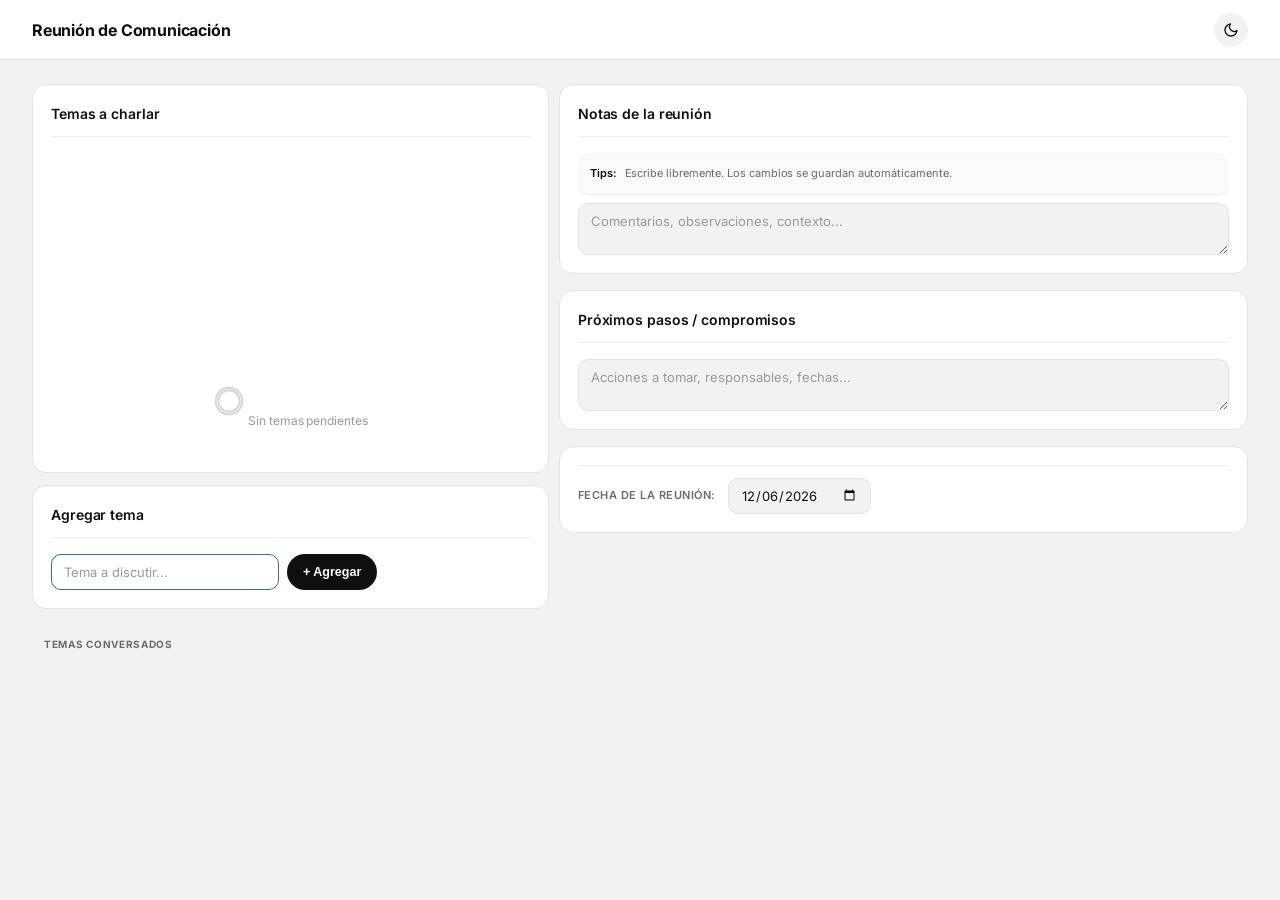
==== index.html @ 2332b554 "Allow dropping topics into Notas / Proximos pasos text fields Extends the pointer-events drag so a t" ====
<!DOCTYPE html>
<html lang="es" data-theme="light">
<head>
    <meta charset="UTF-8">
    <meta name="viewport" content="width=device-width, initial-scale=1.0">
    <title>Dashboard Reuniones · Luctron</title>

    <!-- Pre-paint del tema (evita flash en dark mode) -->
    <script>
    (function () {
        try {
            var t = localStorage.getItem('lumi-reunion.theme');
            if (!t) t = window.matchMedia('(prefers-color-scheme: dark)').matches ? 'dark' : 'light';
            document.documentElement.setAttribute('data-theme', t);
        } catch (e) {
            document.documentElement.setAttribute('data-theme', 'light');
        }
    })();
    </script>

    <link rel="preconnect" href="https://fonts.googleapis.com">
    <link rel="preconnect" href="https://fonts.gstatic.com" crossorigin>
    <link href="https://fonts.googleapis.com/css2?family=Inter:wght@400;500;600;700&display=swap" rel="stylesheet">

    <style>
        /* === CSS Variables (LUMI Design System) === */
        :root {
            /* Paleta principal */
            --c-dark:           #000000;
            --c-midnight:       #0F0F0F;
            --c-deep-blue:      #0C2136;
            --c-misty-blue:     #3E688F;
            --c-white:          #FFFFFF;
            --c-light-gray:     #E8E8E8;
            --c-medium-gray:    #B0B0B0;

            /* Superficies (LIGHT) */
            --bg:               #F2F2F2;
            --surface:          #FFFFFF;
            --surface-2:        #FAFAFA;
            --surface-hover:    #F6F6F6;
            --feature-bg:       var(--c-deep-blue);

            --border:           #E4E4E4;
            --border-soft:      #EDEDED;
            --border-strong:    #D8D8D8;

            --text:             #0F0F0F;
            --text-2:           #2A2A2A;
            --muted:            #6B6B6B;
            --muted-2:          #9A9A9A;
            --on-dark:          #FFFFFF;
            --on-dark-muted:    #B7C3D1;

            --accent:           var(--c-deep-blue);
            --accent-2:         var(--c-misty-blue);
            --accent-soft:      #ECF1F7;

            /* Status */
            --verde:            #2E7A4F;
            --verde-bg:         #E8F4ED;
            --verde-border:     #B8DCC4;

            /* Tipografía */
            --font: "Inter", ui-sans-serif, -apple-system, BlinkMacSystemFont,
                    "Segoe UI", Roboto, "Helvetica Neue", Arial, sans-serif;

            /* Layout */
            --radius:           14px;
            --radius-sm:        10px;
            --radius-xs:        6px;
            --pill:             999px;
        }

        [data-theme="dark"] {
            --bg:               #0A0A0A;
            --surface:          #131313;
            --surface-2:        #181818;
            --surface-hover:    #1E1E1E;

            --border:           #262626;
            --border-soft:      #1F1F1F;
            --border-strong:    #333333;

            --text:             #F5F5F5;
            --text-2:           #D6D6D6;
            --muted:            #8B8B8B;
            --muted-2:          #5F5F5F;

            --accent:           var(--c-misty-blue);
            --accent-2:         #5C8AB5;
            --accent-soft:      #14233A;

            --verde:            #62B689;
            --verde-bg:         rgba(46, 122, 79, .16);
        }

        /* === Reset & Base === */
        * { box-sizing: border-box; }
        html, body { margin: 0; padding: 0; height: 100%; }

        body {
            background: var(--bg);
            color: var(--text);
            font-family: var(--font);
            font-size: 13.5px;
            line-height: 1.5;
            -webkit-font-smoothing: antialiased;
            -moz-osx-font-smoothing: grayscale;
            letter-spacing: -0.005em;
            transition: background-color .15s, color .15s;
        }

        /* === Layout Principal === */
        .app-container {
            display: grid;
            grid-template-columns: 1fr;
            grid-template-rows: 60px 1fr;
            min-height: 100vh;
        }

        .topbar {
            background: var(--surface);
            border-bottom: 1px solid var(--border);
            padding: 0 32px;
            display: flex;
            align-items: center;
            justify-content: space-between;
            position: sticky;
            top: 0;
            z-index: 50;
        }

        .topbar-title {
            font-size: 16px;
            font-weight: 700;
            color: var(--text);
            letter-spacing: -0.2px;
        }

        .topbar-actions {
            display: flex;
            align-items: center;
            gap: 12px;
        }

        .theme-toggle {
            width: 34px;
            height: 34px;
            border-radius: 50%;
            background: var(--bg);
            border: none;
            display: flex;
            align-items: center;
            justify-content: center;
            cursor: pointer;
            transition: background-color .12s;
        }

        .theme-toggle:hover {
            background: var(--surface-hover);
        }

        .theme-toggle svg {
            width: 16px;
            height: 16px;
            stroke: currentColor;
            color: var(--text);
        }

        .theme-toggle .icon-sun { display: none; }
        .theme-toggle .icon-moon { display: block; }
        [data-theme="dark"] .theme-toggle .icon-sun { display: block; }
        [data-theme="dark"] .theme-toggle .icon-moon { display: none; }

        /* === Main Content === */
        .app-main {
            padding: 24px 32px;
            overflow-y: auto;
        }

        .layout-2col {
            display: grid;
            grid-template-columns: minmax(320px, 0.75fr) 1fr;
            gap: 10px;
            max-width: 1600px;
            margin: 0 auto;
        }

        @media (max-width: 768px) {
            .layout-2col {
                grid-template-columns: 1fr;
            }
        }

        /* === Card === */
        .card {
            background: var(--surface);
            border: 1px solid var(--border);
            border-radius: var(--radius);
            padding: 18px;
            transition: border-color .12s;
            display: flex;
            flex-direction: column;
            height: fit-content;
        }

        .card-header {
            display: flex;
            align-items: center;
            justify-content: space-between;
            margin-bottom: 16px;
            padding-bottom: 12px;
            border-bottom: 1px solid var(--border-soft);
        }

        .card-title {
            font-size: 14px;
            font-weight: 600;
            color: var(--text);
            letter-spacing: -0.1px;
        }

        .card-body {
            display: flex;
            flex-direction: column;
            gap: 8px;
        }

        /* === Temas List === */
        .temas-section {
            display: flex;
            flex-direction: column;
            gap: 12px;
        }

        .temas-list {
            display: flex;
            flex-direction: column;
            gap: 6px;
            min-height: 200px;
        }

        .tema-item {
            display: flex;
            align-items: center;
            gap: 10px;
            padding: 10px 12px;
            background: var(--surface-2);
            border: 1px solid var(--border-soft);
            border-radius: var(--radius-sm);
            cursor: grab;
            transition: background-color .12s, border-color .12s;
            user-select: none;
            -webkit-user-drag: none;
            touch-action: none;
        }

        .tema-item:hover {
            background: var(--surface-hover);
            border-color: var(--border-strong);
        }

        /* Item original mientras se arrastra su clon */
        .tema-item.drag-source {
            opacity: 0.35;
        }

        /* Clon flotante que sigue al cursor */
        .drag-clone {
            position: fixed;
            z-index: 1000;
            pointer-events: none;
            margin: 0;
            cursor: grabbing;
            box-shadow: 0 12px 28px rgba(0,0,0,0.18);
            background: var(--surface);
        }

        /* Línea indicadora de dónde se va a soltar */
        .drag-placeholder {
            height: 2px;
            background: var(--accent-2);
            border-radius: 2px;
            margin: 1px 0;
            flex-shrink: 0;
        }

        /* Lista resaltada como zona de drop activa */
        .temas-list.list-drop-active {
            outline: 2px dashed var(--accent-2);
            outline-offset: 4px;
            border-radius: var(--radius-sm);
        }

        /* Campo de texto resaltado al arrastrar un tema encima */
        textarea.campo-drop-active {
            outline: 2px dashed var(--accent-2);
            outline-offset: 2px;
            background: var(--surface) !important;
            border-color: var(--accent-2) !important;
        }

        body.dragging-active {
            cursor: grabbing;
            user-select: none;
        }

        .tema-item.conversado {
            opacity: 0.6;
        }

        .tema-item.conversado .tema-text {
            text-decoration: line-through;
            color: var(--muted);
        }

        .tema-checkbox {
            width: 18px;
            height: 18px;
            cursor: pointer;
            accent-color: var(--verde);
        }

        .tema-text {
            flex: 1;
            font-size: 13px;
            color: var(--text-2);
            transition: all .12s;
        }

        .tema-remove {
            width: 24px;
            height: 24px;
            background: transparent;
            border: none;
            color: var(--muted);
            cursor: pointer;
            padding: 4px;
            border-radius: var(--radius-xs);
            transition: all .12s;
            display: flex;
            align-items: center;
            justify-content: center;
        }

        .tema-remove:hover {
            background: var(--rojo-bg);
            color: var(--rojo);
        }

        .rojo { --rojo: #B33B3A; --rojo-bg: #FDECEC; }

        /* === Input Nuevo Tema === */
        .nuevo-tema-input-wrapper {
            display: flex;
            gap: 8px;
        }

        input[type="text"], textarea {
            padding: 9px 12px;
            background: var(--bg);
            border: 1px solid var(--border);
            border-radius: var(--radius-sm);
            color: var(--text);
            font-size: 13px;
            font-family: inherit;
            transition: border-color .12s, background .12s;
        }

        input[type="text"]::placeholder, textarea::placeholder {
            color: var(--muted-2);
        }

        input[type="text"]:focus, textarea:focus {
            outline: none;
            background: var(--surface);
            border-color: var(--accent-2);
        }

        .input-container {
            flex: 1;
        }

        /* === Botones === */
        .btn {
            border: none;
            border-radius: var(--pill);
            padding: 8px 16px;
            font-size: 12.5px;
            font-weight: 600;
            cursor: pointer;
            transition: all .12s;
            white-space: nowrap;
        }

        .btn-primary {
            background: var(--c-midnight);
            color: var(--c-white);
        }

        .btn-primary:hover {
            background: var(--c-dark);
        }

        [data-theme="dark"] .btn-primary {
            background: var(--c-misty-blue);
        }

        .btn-secondary {
            background: transparent;
            color: var(--text);
            border: 1px solid var(--border);
        }

        .btn-secondary:hover {
            border-color: var(--border-strong);
            background: var(--surface-hover);
        }

        /* === Notas === */
        .notas-container {
            display: flex;
            flex-direction: column;
            gap: 16px;
        }

        .notas-editor textarea {
            width: 100%;
            min-height: 200px;
            resize: vertical;
            padding: 12px;
            font-size: 13px;
        }

        .editor-toolbar {
            display: flex;
            gap: 8px;
            padding: 12px;
            background: var(--surface-2);
            border-radius: var(--radius-sm);
            border-bottom: 1px solid var(--border-soft);
            font-size: 11px;
            color: var(--muted);
            flex-wrap: wrap;
        }

        .editor-toolbar strong {
            font-weight: 600;
            color: var(--text);
        }

        /* === Fecha === */
        .fecha-section {
            display: flex;
            align-items: center;
            gap: 12px;
            padding-top: 12px;
            border-top: 1px solid var(--border-soft);
        }

        .fecha-label {
            font-size: 11px;
            font-weight: 600;
            text-transform: uppercase;
            letter-spacing: 0.5px;
            color: var(--muted);
        }

        input[type="date"] {
            padding: 8px 12px;
            background: var(--bg);
            border: 1px solid var(--border);
            border-radius: var(--radius-sm);
            color: var(--text);
            font-size: 13px;
            font-family: inherit;
        }

        /* === Empty State === */
        .empty-state {
            text-align: center;
            padding: 24px 12px;
            color: var(--muted-2);
            font-size: 12px;
        }

        .empty-state svg {
            width: 32px;
            height: 32px;
            margin-bottom: 8px;
            opacity: 0.4;
        }

        /* === Section Label === */
        .section-label {
            font-size: 10px;
            font-weight: 700;
            text-transform: uppercase;
            letter-spacing: 0.7px;
            color: var(--muted);
            margin-top: 16px;
            margin-bottom: 8px;
            padding: 0 12px;
        }

        /* === Responsive === */
        @media (max-width: 768px) {
            .app-main {
                padding: 16px;
            }

            .topbar {
                padding: 0 16px;
            }

            .layout-2col {
                gap: 16px;
            }
        }
    </style>
</head>
<body>
    <div class="app-container">
        <!-- TOPBAR -->
        <header class="topbar">
            <span class="topbar-title">Reunión de Comunicación</span>
            <div class="topbar-actions">
                <button class="theme-toggle" id="themeToggle" aria-label="Cambiar tema">
                    <svg class="icon-sun" viewBox="0 0 24 24" fill="none" stroke="currentColor" stroke-width="2" stroke-linecap="round" stroke-linejoin="round">
                        <circle cx="12" cy="12" r="5"></circle>
                        <line x1="12" y1="1" x2="12" y2="3"></line>
                        <line x1="12" y1="21" x2="12" y2="23"></line>
                        <line x1="4.22" y1="4.22" x2="5.64" y2="5.64"></line>
                        <line x1="18.36" y1="18.36" x2="19.78" y2="19.78"></line>
                        <line x1="1" y1="12" x2="3" y2="12"></line>
                        <line x1="21" y1="12" x2="23" y2="12"></line>
                        <line x1="4.22" y1="19.78" x2="5.64" y2="18.36"></line>
                        <line x1="18.36" y1="5.64" x2="19.78" y2="4.22"></line>
                    </svg>
                    <svg class="icon-moon" viewBox="0 0 24 24" fill="none" stroke="currentColor" stroke-width="2" stroke-linecap="round" stroke-linejoin="round">
                        <path d="M21 12.79A9 9 0 1 1 11.21 3 7 7 0 0 0 21 12.79z"></path>
                    </svg>
                </button>
            </div>
        </header>

        <!-- MAIN CONTENT -->
        <main class="app-main">
            <div class="layout-2col">
                <!-- COLUMNA IZQUIERDA: TEMAS -->
                <div class="temas-section">
                    <div class="card">
                        <div class="card-header">
                            <span class="card-title">Temas a charlar</span>
                        </div>
                        <div class="card-body">
                            <div id="temasACharlar" class="temas-list"></div>
                            <div class="empty-state" id="emptyStateCharlar" style="display: none;">
                                <svg viewBox="0 0 24 24" fill="none" stroke="currentColor" stroke-width="1.5">
                                    <path d="M12 2C6.48 2 2 6.48 2 12s4.48 10 10 10 10-4.48 10-10S17.52 2 12 2zm0 18c-4.42 0-8-3.58-8-8s3.58-8 8-8 8 3.58 8 8-3.58 8-8 8z"></path>
                                </svg>
                                Sin temas pendientes
                            </div>
                        </div>
                    </div>

                    <div class="card">
                        <div class="card-header">
                            <span class="card-title">Agregar tema</span>
                        </div>
                        <div class="card-body">
                            <div class="nuevo-tema-input-wrapper">
                                <input type="text" id="nuevoTemaInput" placeholder="Tema a discutir..." />
                                <button class="btn btn-primary" id="agregarTemaBtn">+ Agregar</button>
                            </div>
                        </div>
                    </div>

                    <div class="section-label">Temas conversados</div>
                    <div id="temasConversados" class="temas-list" style="opacity: 0.6;"></div>
                </div>

                <!-- COLUMNA DERECHA: NOTAS -->
                <div class="notas-container">
                    <div class="card">
                        <div class="card-header">
                            <span class="card-title">Notas de la reunión</span>
                        </div>
                        <div class="card-body">
                            <div class="editor-toolbar">
                                <strong>Tips:</strong> Escribe libremente. Los cambios se guardan automáticamente.
                            </div>
                            <textarea id="notasTextarea" placeholder="Comentarios, observaciones, contexto..."></textarea>
                        </div>
                    </div>

                    <div class="card">
                        <div class="card-header">
                            <span class="card-title">Próximos pasos / compromisos</span>
                        </div>
                        <div class="card-body">
                            <textarea id="proximosTextarea" placeholder="Acciones a tomar, responsables, fechas..."></textarea>
                        </div>
                    </div>

                    <div class="card">
                        <div class="fecha-section">
                            <span class="fecha-label">Fecha de la reunión:</span>
                            <input type="date" id="fechaReunion" />
                        </div>
                    </div>
                </div>
            </div>
        </main>
    </div>

    <script>
        // === Estado Global ===
        const state = {
            temas: [],
            notas: '',
            proximos: '',
            fecha: new Date().toISOString().split('T')[0]
        };

        // === Elementos DOM ===
        const temasACharlarEl = document.getElementById('temasACharlar');
        const temasConversadosEl = document.getElementById('temasConversados');
        const emptyStateCharlarEl = document.getElementById('emptyStateCharlar');
        const notasTextarea = document.getElementById('notasTextarea');
        const proximosTextarea = document.getElementById('proximosTextarea');
        const fechaInput = document.getElementById('fechaReunion');
        const nuevoTemaInput = document.getElementById('nuevoTemaInput');
        const agregarTemaBtn = document.getElementById('agregarTemaBtn');
        const themeToggle = document.getElementById('themeToggle');

        // === LocalStorage ===
        const STORAGE_KEY = 'lumi-reunion-data';

        function guardarDatos() {
            try {
                localStorage.setItem(STORAGE_KEY, JSON.stringify(state));
            } catch (e) {
                console.warn('No se pudo guardar en localStorage', e);
            }
        }

        function cargarDatos() {
            try {
                const datos = localStorage.getItem(STORAGE_KEY);
                if (datos) {
                    const parsed = JSON.parse(datos);
                    state.temas = parsed.temas || [];
                    state.notas = parsed.notas || '';
                    state.proximos = parsed.proximos || '';
                    state.fecha = parsed.fecha || new Date().toISOString().split('T')[0];
                }
            } catch (e) {
                console.warn('Error cargando datos', e);
            }
        }

        // === Render ===
        function crearTemaItem(tema) {
            const li = document.createElement('div');
            li.className = 'tema-item' + (tema.conversado ? ' conversado' : '');
            li.dataset.id = tema.id;
            li.innerHTML = `
                <input type="checkbox" class="tema-checkbox" ${tema.conversado ? 'checked' : ''} />
                <span class="tema-text">${escapeHtml(tema.texto)}</span>
                <button class="tema-remove" aria-label="Eliminar">
                    <svg viewBox="0 0 24 24" fill="none" stroke="currentColor" stroke-width="2" stroke-linecap="round" stroke-linejoin="round" style="width: 16px; height: 16px;">
                        <line x1="18" y1="6" x2="6" y2="18"></line>
                        <line x1="6" y1="6" x2="18" y2="18"></line>
                    </svg>
                </button>
            `;

            // Checkbox: mover entre listas
            li.querySelector('.tema-checkbox').addEventListener('change', (e) => {
                tema.conversado = e.target.checked;
                guardarDatos();
                renderTemas();
            });

            // Eliminar
            li.querySelector('.tema-remove').addEventListener('click', () => {
                state.temas = state.temas.filter(t => t.id !== tema.id);
                guardarDatos();
                renderTemas();
            });

            // Iniciar arrastre con pointer events
            li.addEventListener('pointerdown', (e) => iniciarArrastre(e, tema, li));

            return li;
        }

        function renderTemas() {
            temasACharlarEl.innerHTML = '';
            temasConversadosEl.innerHTML = '';

            const temasActivos = state.temas.filter(t => !t.conversado);
            const temasCompletos = state.temas.filter(t => t.conversado);

            emptyStateCharlarEl.style.display = temasActivos.length === 0 ? 'block' : 'none';

            temasActivos.forEach(tema => temasACharlarEl.appendChild(crearTemaItem(tema)));
            temasCompletos.forEach(tema => temasConversadosEl.appendChild(crearTemaItem(tema)));
        }

        // === Drag & Drop con Pointer Events (robusto, sirve en desktop y táctil) ===
        let drag = null;
        const DRAG_THRESHOLD = 5;

        // Kill switch global: jamás dejamos que arranque el drag NATIVO del navegador.
        // El drag nativo dispara 'dragstart' y CORTA los pointer events (pointerup nunca
        // llega), que era exactamente la causa del bug. Cancelándolo, los pointer events
        // siguen fluyendo y nuestro drag funciona siempre.
        document.addEventListener('dragstart', (e) => e.preventDefault());

        function iniciarArrastre(e, tema, itemEl) {
            // Solo botón primario; ignorar clicks en checkbox o botón eliminar
            if (e.button !== 0) return;
            if (e.target.closest('.tema-checkbox') || e.target.closest('.tema-remove')) return;

            // Evita que el navegador inicie una selección de texto al arrastrar
            e.preventDefault();

            // Captura el puntero para garantizar que pointermove/pointerup lleguen
            // aunque el cursor salga del elemento o de la ventana.
            try { itemEl.setPointerCapture(e.pointerId); } catch (err) {}

            const rect = itemEl.getBoundingClientRect();
            drag = {
                tema,
                itemEl,
                pointerId: e.pointerId,
                startX: e.clientX,
                startY: e.clientY,
                offsetX: e.clientX - rect.left,
                offsetY: e.clientY - rect.top,
                width: rect.width,
                started: false,
                clone: null,
                placeholder: null
            };
        }

        function comenzarArrastreVisual(e) {
            drag.started = true;
            document.body.classList.add('dragging-active');

            const clone = drag.itemEl.cloneNode(true);
            clone.classList.add('drag-clone');
            clone.style.width = drag.width + 'px';
            clone.style.left = (e.clientX - drag.offsetX) + 'px';
            clone.style.top = (e.clientY - drag.offsetY) + 'px';
            document.body.appendChild(clone);
            drag.clone = clone;

            drag.itemEl.classList.add('drag-source');

            const ph = document.createElement('div');
            ph.className = 'drag-placeholder';
            drag.placeholder = ph;
        }

        function listaBajoCursor(e) {
            // Ocultar el clon para que elementFromPoint vea lo que hay debajo
            drag.clone.style.display = 'none';
            const el = document.elementFromPoint(e.clientX, e.clientY);
            drag.clone.style.display = '';

            if (el) {
                if (el.closest('#temasConversados')) return temasConversadosEl;
                if (el.closest('#temasACharlar')) return temasACharlarEl;
            }
            // Fallback: test por rectángulo (cubre zonas vacías de la lista)
            const dentro = (elem) => {
                const r = elem.getBoundingClientRect();
                return e.clientX >= r.left && e.clientX <= r.right && e.clientY >= r.top && e.clientY <= r.bottom;
            };
            if (dentro(temasConversadosEl)) return temasConversadosEl;
            if (dentro(temasACharlarEl)) return temasACharlarEl;
            return null;
        }

        function indiceDestino(listaEl, clientY) {
            const items = [...listaEl.querySelectorAll('.tema-item')].filter(x => x !== drag.itemEl);
            for (let i = 0; i < items.length; i++) {
                const r = items[i].getBoundingClientRect();
                if (clientY < r.top + r.height / 2) return { idx: i, beforeEl: items[i] };
            }
            return { idx: items.length, beforeEl: null };
        }

        // Campos de texto donde se puede soltar un tema para copiar su texto
        const CAMPOS_DESTINO = ['notasTextarea', 'proximosTextarea'];

        function campoBajoCursor(e) {
            drag.clone.style.display = 'none';
            const el = document.elementFromPoint(e.clientX, e.clientY);
            drag.clone.style.display = '';
            if (el) {
                const ta = el.closest('#notasTextarea, #proximosTextarea');
                if (ta) return ta;
            }
            // Fallback por rectángulo
            for (const id of CAMPOS_DESTINO) {
                const t = document.getElementById(id);
                if (!t) continue;
                const r = t.getBoundingClientRect();
                if (e.clientX >= r.left && e.clientX <= r.right && e.clientY >= r.top && e.clientY <= r.bottom) return t;
            }
            return null;
        }

        function limpiarResaltadoCampos() {
            CAMPOS_DESTINO.forEach(id => {
                const t = document.getElementById(id);
                if (t) t.classList.remove('campo-drop-active');
            });
        }

        function insertarTemaEnCampo(textarea, texto) {
            const actual = textarea.value;
            const sep = (actual && !actual.endsWith('\n')) ? '\n' : '';
            textarea.value = actual + sep + '• ' + texto;
            // Dispara el auto-guardado (los listeners de input ya sincronizan el estado)
            textarea.dispatchEvent(new Event('input', { bubbles: true }));
        }

        document.addEventListener('pointermove', (e) => {
            if (!drag) return;

            if (!drag.started) {
                if (Math.hypot(e.clientX - drag.startX, e.clientY - drag.startY) < DRAG_THRESHOLD) return;
                comenzarArrastreVisual(e);
            }

            drag.clone.style.left = (e.clientX - drag.offsetX) + 'px';
            drag.clone.style.top = (e.clientY - drag.offsetY) + 'px';

            temasACharlarEl.classList.remove('list-drop-active');
            temasConversadosEl.classList.remove('list-drop-active');
            limpiarResaltadoCampos();

            // Prioridad 1: ¿está sobre un campo de texto (Notas / Próximos pasos)?
            const campo = campoBajoCursor(e);
            if (campo) {
                if (drag.placeholder.parentNode) drag.placeholder.remove();
                campo.classList.add('campo-drop-active');
                return;
            }

            // Prioridad 2: ¿está sobre una de las listas?
            const lista = listaBajoCursor(e);
            if (!lista) {
                if (drag.placeholder.parentNode) drag.placeholder.remove();
                return;
            }
            lista.classList.add('list-drop-active');
            const { beforeEl } = indiceDestino(lista, e.clientY);
            if (beforeEl) lista.insertBefore(drag.placeholder, beforeEl);
            else lista.appendChild(drag.placeholder);
        });

        document.addEventListener('pointerup', (e) => {
            if (!drag) return;

            if (drag.started) {
                // Prioridad 1: soltar sobre un campo de texto → copiar el texto del tema
                const campo = campoBajoCursor(e);
                if (campo) {
                    insertarTemaEnCampo(campo, drag.tema.texto);
                    finalizarArrastre();
                } else {
                    // Prioridad 2: soltar sobre una lista → reordenar / mover a conversados
                    const lista = listaBajoCursor(e);
                    if (lista) {
                        const aConversados = (lista === temasConversadosEl);
                        const { idx } = indiceDestino(lista, e.clientY);
                        moverTema(drag.tema, aConversados, idx);
                    }
                    finalizarArrastre();
                    guardarDatos();
                    renderTemas();
                }
            } else {
                finalizarArrastre();
            }
            drag = null;
        });

        // Si el gesto se cancela (ej. touch interrumpido), limpiar sin reordenar
        document.addEventListener('pointercancel', () => {
            if (!drag) return;
            if (drag.started) finalizarArrastre();
            drag = null;
        });

        // === Diagnóstico opcional (agregar ?debug=1 a la URL) ===
        if (location.search.includes('debug')) {
            const box = document.createElement('div');
            box.style.cssText = 'position:fixed;top:8px;right:8px;z-index:99999;background:#000;color:#0f0;font:12px/1.4 monospace;padding:10px;border-radius:8px;max-width:340px;white-space:pre-wrap;pointer-events:none;box-shadow:0 4px 16px rgba(0,0,0,.5)';
            document.body.appendChild(box);
            let pd = 0, pm = 0, pu = 0, ds = 0, lastDrop = '-', capture = '-';
            const pintar = () => {
                box.textContent =
                    `pointerdown:${pd}  pointermove:${pm}  pointerup:${pu}\n` +
                    `dragstart-nativo:${ds}\n` +
                    `setPointerCapture:${capture}\n` +
                    `lista-al-soltar:${lastDrop}\n` +
                    `--- orden actual ---\n` +
                    state.temas.map(t => (t.conversado ? '✓ ' : '• ') + t.texto).join('\n');
            };
            document.addEventListener('dragstart', () => { ds++; pintar(); }, true);
            document.addEventListener('pointerdown', (e) => {
                pd++;
                const it = e.target.closest && e.target.closest('.tema-item');
                if (it) { try { it.setPointerCapture(e.pointerId); capture = 'OK'; it.releasePointerCapture(e.pointerId); } catch (err) { capture = 'FALLO: ' + err.message; } }
                pintar();
            }, true);
            document.addEventListener('pointermove', () => { pm++; pintar(); }, true);
            document.addEventListener('pointerup', (e) => {
                pu++;
                if (drag && drag.started) {
                    const l = listaBajoCursor(e);
                    lastDrop = l === temasConversadosEl ? 'CONVERSADOS' : (l === temasACharlarEl ? 'A CHARLAR' : 'NULL (fuera)');
                } else {
                    lastDrop = 'sin-drag-activo';
                }
                setTimeout(pintar, 0);
            }, true);
            pintar();
        }

        function finalizarArrastre() {
            document.body.classList.remove('dragging-active');
            temasACharlarEl.classList.remove('list-drop-active');
            temasConversadosEl.classList.remove('list-drop-active');
            limpiarResaltadoCampos();
            if (drag.clone) drag.clone.remove();
            if (drag.placeholder && drag.placeholder.parentNode) drag.placeholder.remove();
            if (drag.itemEl) drag.itemEl.classList.remove('drag-source');
        }

        function moverTema(tema, aConversados, insertIdx) {
            let activos = state.temas.filter(t => !t.conversado && t !== tema);
            let conversados = state.temas.filter(t => t.conversado && t !== tema);

            tema.conversado = aConversados;
            const destino = aConversados ? conversados : activos;

            insertIdx = Math.max(0, Math.min(insertIdx, destino.length));
            destino.splice(insertIdx, 0, tema);

            state.temas = [...activos, ...conversados];
        }

        function setupDragTargets() { /* listeners globales ya registrados arriba */ }

        // === Agregar Tema ===
        function agregarTema() {
            const texto = nuevoTemaInput.value.trim();
            if (!texto) return;

            state.temas.push({
                id: Date.now() + Math.random(),
                texto,
                conversado: false
            });

            nuevoTemaInput.value = '';
            nuevoTemaInput.focus();
            guardarDatos();
            renderTemas();
        }

        agregarTemaBtn.addEventListener('click', agregarTema);
        nuevoTemaInput.addEventListener('keypress', (e) => {
            if (e.key === 'Enter') agregarTema();
        });

        // === Notas Auto-save ===
        notasTextarea.addEventListener('input', () => {
            state.notas = notasTextarea.value;
            guardarDatos();
        });

        proximosTextarea.addEventListener('input', () => {
            state.proximos = proximosTextarea.value;
            guardarDatos();
        });

        fechaInput.addEventListener('change', () => {
            state.fecha = fechaInput.value;
            guardarDatos();
        });

        // === Theme Toggle ===
        themeToggle.addEventListener('click', () => {
            const html = document.documentElement;
            const current = html.getAttribute('data-theme') || 'light';
            const next = current === 'dark' ? 'light' : 'dark';
            html.setAttribute('data-theme', next);
            try {
                localStorage.setItem('lumi-reunion.theme', next);
            } catch (e) {}
        });

        // === Utilidades ===
        function escapeHtml(text) {
            const div = document.createElement('div');
            div.textContent = text;
            return div.innerHTML;
        }

        // === Init ===
        cargarDatos();
        notasTextarea.value = state.notas;
        proximosTextarea.value = state.proximos;
        fechaInput.value = state.fecha;
        renderTemas();
        setupDragTargets();
        nuevoTemaInput.focus();
    </script>
</body>
</html>
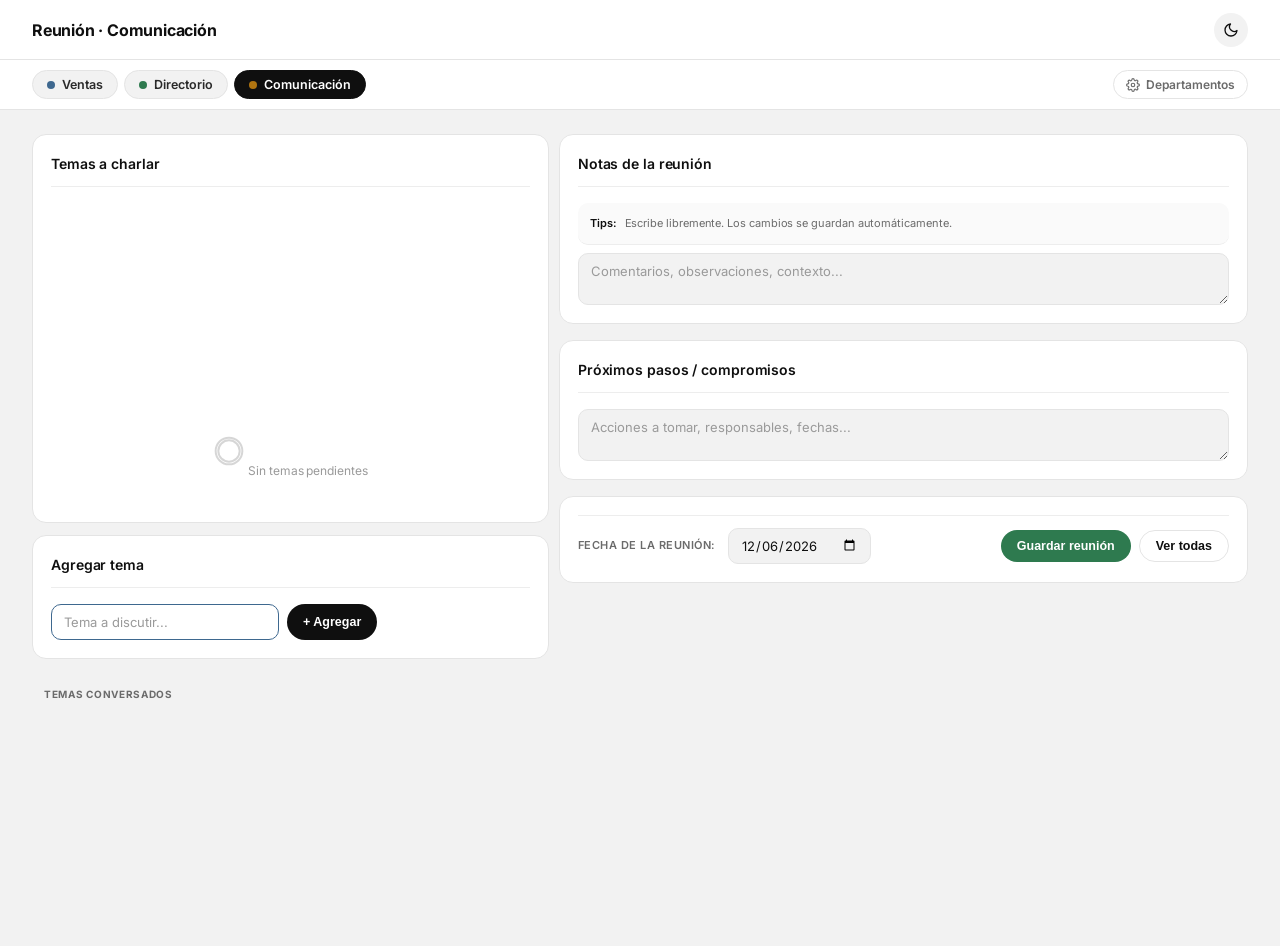
==== commit 2d188f7f: "Multi-department meetings: switch, save, and browse saved meetings - Department tabs (Ventas, Direct" ====
--- a/index.html
+++ b/index.html
@@ -504,6 +504,88 @@
             padding: 0 12px;
         }
 
+        /* === Barra de departamentos === */
+        .dept-bar {
+            display: flex; align-items: center; gap: 10px;
+            padding: 10px 32px; background: var(--surface);
+            border-bottom: 1px solid var(--border); flex-wrap: wrap;
+        }
+        .dept-tabs { display: flex; gap: 6px; flex-wrap: wrap; flex: 1; }
+        .dept-tab {
+            display: inline-flex; align-items: center; gap: 7px;
+            padding: 6px 14px; border-radius: var(--pill);
+            background: var(--bg); border: 1px solid var(--border);
+            color: var(--text-2); font-size: 12.5px; font-weight: 600;
+            font-family: inherit; cursor: pointer; transition: all .12s;
+        }
+        .dept-tab:hover { border-color: var(--border-strong); }
+        .dept-tab.active { background: var(--c-midnight); color: #fff; border-color: var(--c-midnight); }
+        [data-theme="dark"] .dept-tab.active { background: var(--c-misty-blue); border-color: var(--c-misty-blue); }
+        .dept-dot { width: 8px; height: 8px; border-radius: 50%; flex-shrink: 0; }
+        .dept-manage {
+            display: inline-flex; align-items: center; gap: 6px;
+            padding: 6px 12px; border-radius: var(--pill);
+            background: transparent; border: 1px solid var(--border);
+            color: var(--muted); font-size: 12px; font-weight: 600;
+            font-family: inherit; cursor: pointer; transition: all .12s;
+        }
+        .dept-manage:hover { color: var(--text); border-color: var(--border-strong); background: var(--surface-hover); }
+
+        /* === Acciones de fecha === */
+        .fecha-actions { display: flex; gap: 8px; margin-left: auto; flex-wrap: wrap; }
+        .btn-save { background: var(--verde); color: #fff; }
+        .btn-save:hover { background: #256640; }
+
+        /* === Modales === */
+        .modal { position: fixed; inset: 0; z-index: 200; display: none; }
+        .modal.open { display: block; }
+        .modal-backdrop { position: absolute; inset: 0; background: rgba(0,0,0,.5); backdrop-filter: blur(3px); }
+        .modal-window {
+            position: relative; margin: 6vh auto; width: min(94vw, 540px);
+            background: var(--surface); border: 1px solid var(--border);
+            border-radius: var(--radius); box-shadow: 0 16px 48px rgba(0,0,0,.25);
+            max-height: 86vh; display: flex; flex-direction: column;
+        }
+        .modal-window-lg { width: min(94vw, 720px); }
+        .modal-header {
+            display: flex; align-items: center; justify-content: space-between;
+            padding: 16px 22px; border-bottom: 1px solid var(--border-soft);
+            font-size: 15px; font-weight: 700;
+        }
+        .modal-x { background: 0; border: 0; font-size: 22px; line-height: 1; color: var(--muted); cursor: pointer; }
+        .modal-x:hover { color: var(--text); }
+        .modal-body { padding: 18px 22px 22px; overflow-y: auto; }
+
+        .deptos-lista { display: flex; flex-direction: column; gap: 8px; margin-bottom: 6px; }
+        .depto-row { display: flex; align-items: center; gap: 10px; }
+        .depto-row .dept-dot { width: 10px; height: 10px; }
+        .depto-row input { flex: 1; }
+        .depto-row .btn-icon { background: transparent; border: 0; color: var(--muted); cursor: pointer; padding: 6px 9px; border-radius: var(--radius-xs); font-size: 16px; line-height: 1; }
+        .depto-row .btn-icon:hover { color: var(--rojo); background: var(--rojo-bg); }
+        .dept-add-row { display: flex; gap: 8px; padding-top: 14px; margin-top: 12px; border-top: 1px solid var(--border-soft); }
+        .dept-add-row input { flex: 1; }
+
+        .hist-grupo { margin-bottom: 18px; }
+        .hist-grupo-tit { display: flex; align-items: center; gap: 8px; font-size: 11px; font-weight: 700; text-transform: uppercase; letter-spacing: .6px; color: var(--muted); margin-bottom: 8px; }
+        .hist-count { background: var(--accent-soft); color: var(--accent); border-radius: var(--pill); padding: 1px 8px; font-size: 10.5px; }
+        .hist-item { border: 1px solid var(--border); border-radius: var(--radius-sm); margin-bottom: 8px; overflow: hidden; }
+        .hist-item-head { display: flex; align-items: center; gap: 12px; padding: 10px 14px; cursor: pointer; }
+        .hist-item-head:hover { background: var(--surface-hover); }
+        .hist-fecha { font-weight: 700; color: var(--text); font-size: 13px; }
+        .hist-when { font-size: 11px; color: var(--muted-2); }
+        .hist-del { margin-left: auto; background: transparent; border: 0; color: var(--muted); cursor: pointer; font-size: 18px; line-height: 1; padding: 2px 8px; border-radius: var(--radius-xs); }
+        .hist-del:hover { color: var(--rojo); background: var(--rojo-bg); }
+        .hist-detalle { display: none; padding: 6px 14px 14px; border-top: 1px solid var(--border-soft); font-size: 12.5px; }
+        .hist-item.open .hist-detalle { display: block; }
+        .hist-detalle h4 { font-size: 10.5px; text-transform: uppercase; letter-spacing: .5px; color: var(--muted); margin: 10px 0 4px; }
+        .hist-detalle ul { margin: 0; padding-left: 18px; color: var(--text-2); }
+        .hist-detalle p { margin: 0; white-space: pre-wrap; color: var(--text-2); }
+
+        .toast { position: fixed; bottom: 20px; right: 20px; background: var(--c-midnight); color: #fff; padding: 12px 20px; border-radius: var(--radius-sm); font-size: 13px; font-weight: 600; z-index: 1000; box-shadow: 0 12px 28px rgba(0,0,0,.18); opacity: 0; transform: translateY(16px); transition: all .2s; pointer-events: none; }
+        .toast.show { opacity: 1; transform: translateY(0); }
+        .toast.success { background: var(--verde); }
+        .toast.error { background: var(--rojo); }
+
         /* === Responsive === */
         @media (max-width: 768px) {
             .app-main {
@@ -514,9 +596,15 @@
                 padding: 0 16px;
             }
 
+            .dept-bar { padding: 10px 16px; }
+
             .layout-2col {
                 gap: 16px;
             }
+        }
+        @media (max-width: 600px) {
+            .fecha-section { flex-wrap: wrap; }
+            .fecha-actions { margin-left: 0; }
         }
     </style>
 </head>
@@ -524,7 +612,7 @@
     <div class="app-container">
         <!-- TOPBAR -->
         <header class="topbar">
-            <span class="topbar-title">Reunión de Comunicación</span>
+            <span class="topbar-title" id="topbarTitle">Reunión</span>
             <div class="topbar-actions">
                 <button class="theme-toggle" id="themeToggle" aria-label="Cambiar tema">
                     <svg class="icon-sun" viewBox="0 0 24 24" fill="none" stroke="currentColor" stroke-width="2" stroke-linecap="round" stroke-linejoin="round">
@@ -545,6 +633,18 @@
             </div>
         </header>
 
+        <!-- BARRA DE DEPARTAMENTOS -->
+        <nav class="dept-bar">
+            <div class="dept-tabs" id="deptTabs"></div>
+            <button class="dept-manage" id="deptManageBtn" title="Administrar departamentos">
+                <svg viewBox="0 0 24 24" fill="none" stroke="currentColor" stroke-width="2" stroke-linecap="round" stroke-linejoin="round" style="width:14px;height:14px">
+                    <circle cx="12" cy="12" r="3"></circle>
+                    <path d="M19.4 15a1.65 1.65 0 0 0 .33 1.82l.06.06a2 2 0 1 1-2.83 2.83l-.06-.06a1.65 1.65 0 0 0-1.82-.33 1.65 1.65 0 0 0-1 1.51V21a2 2 0 0 1-4 0v-.09A1.65 1.65 0 0 0 9 19.4a1.65 1.65 0 0 0-1.82.33l-.06.06a2 2 0 1 1-2.83-2.83l.06-.06a1.65 1.65 0 0 0 .33-1.82 1.65 1.65 0 0 0-1.51-1H3a2 2 0 0 1 0-4h.09A1.65 1.65 0 0 0 4.6 9a1.65 1.65 0 0 0-.33-1.82l-.06-.06a2 2 0 1 1 2.83-2.83l.06.06a1.65 1.65 0 0 0 1.82.33H9a1.65 1.65 0 0 0 1-1.51V3a2 2 0 0 1 4 0v.09a1.65 1.65 0 0 0 1 1.51 1.65 1.65 0 0 0 1.82-.33l.06-.06a2 2 0 1 1 2.83 2.83l-.06.06a1.65 1.65 0 0 0-.33 1.82V9a1.65 1.65 0 0 0 1.51 1H21a2 2 0 0 1 0 4h-.09a1.65 1.65 0 0 0-1.51 1z"></path>
+                </svg>
+                Departamentos
+            </button>
+        </nav>
+
         <!-- MAIN CONTENT -->
         <main class="app-main">
             <div class="layout-2col">
@@ -608,6 +708,10 @@
                         <div class="fecha-section">
                             <span class="fecha-label">Fecha de la reunión:</span>
                             <input type="date" id="fechaReunion" />
+                            <div class="fecha-actions">
+                                <button class="btn btn-save" id="guardarReunionBtn">Guardar reunión</button>
+                                <button class="btn btn-secondary" id="verTodasBtn">Ver todas</button>
+                            </div>
                         </div>
                     </div>
                 </div>
@@ -615,14 +719,54 @@
         </main>
     </div>
 
+    <!-- MODAL: Administrar departamentos -->
+    <div class="modal" id="modalDeptos">
+        <div class="modal-backdrop" data-close></div>
+        <div class="modal-window">
+            <div class="modal-header"><span>Administrar departamentos</span><button class="modal-x" data-close>&times;</button></div>
+            <div class="modal-body">
+                <div id="deptosLista" class="deptos-lista"></div>
+                <div class="dept-add-row">
+                    <input type="text" id="nuevoDeptoInput" placeholder="Nuevo departamento..." />
+                    <button class="btn btn-primary" id="agregarDeptoBtn">+ Agregar</button>
+                </div>
+            </div>
+        </div>
+    </div>
+
+    <!-- MODAL: Historial de reuniones -->
+    <div class="modal" id="modalHistorial">
+        <div class="modal-backdrop" data-close></div>
+        <div class="modal-window modal-window-lg">
+            <div class="modal-header"><span>Reuniones guardadas</span><button class="modal-x" data-close>&times;</button></div>
+            <div class="modal-body" id="histContenido"></div>
+        </div>
+    </div>
+
+    <div class="toast" id="toast"></div>
+
     <script>
-        // === Estado Global ===
-        const state = {
-            temas: [],
-            notas: '',
-            proximos: '',
-            fecha: new Date().toISOString().split('T')[0]
-        };
+        // === Modelo de estado (multi-departamento) ===
+        const STORAGE_KEY = 'lumi-reunion-v2';
+        const PALETA = ['#3E688F', '#2E7A4F', '#B07410', '#6d4aad', '#B33B3A', '#0C2136'];
+
+        function hoy() { return new Date().toISOString().split('T')[0]; }
+        function nuevoDepto() { return { temas: [], notas: '', proximos: '', fecha: hoy() }; }
+
+        function estadoInicial() {
+            return {
+                departamentos: [
+                    { id: 'ventas',       nombre: 'Ventas',       color: '#3E688F' },
+                    { id: 'directorio',   nombre: 'Directorio',   color: '#2E7A4F' },
+                    { id: 'comunicacion', nombre: 'Comunicación', color: '#B07410' }
+                ],
+                deptoActivo: 'comunicacion',
+                porDepto: { ventas: nuevoDepto(), directorio: nuevoDepto(), comunicacion: nuevoDepto() },
+                reuniones: []
+            };
+        }
+
+        let state = estadoInicial();
 
         // === Elementos DOM ===
         const temasACharlarEl = document.getElementById('temasACharlar');
@@ -634,31 +778,46 @@
         const nuevoTemaInput = document.getElementById('nuevoTemaInput');
         const agregarTemaBtn = document.getElementById('agregarTemaBtn');
         const themeToggle = document.getElementById('themeToggle');
-
-        // === LocalStorage ===
-        const STORAGE_KEY = 'lumi-reunion-data';
-
+        const topbarTitle = document.getElementById('topbarTitle');
+        const deptTabsEl = document.getElementById('deptTabs');
+
+        // Datos del departamento activo
+        function dd() { return state.porDepto[state.deptoActivo]; }
+        function deptoActivoObj() { return state.departamentos.find(d => d.id === state.deptoActivo) || state.departamentos[0]; }
+
+        // === Persistencia ===
         function guardarDatos() {
-            try {
-                localStorage.setItem(STORAGE_KEY, JSON.stringify(state));
-            } catch (e) {
-                console.warn('No se pudo guardar en localStorage', e);
-            }
+            try { localStorage.setItem(STORAGE_KEY, JSON.stringify(state)); }
+            catch (e) { console.warn('No se pudo guardar en localStorage', e); }
+        }
+
+        function normalizar() {
+            if (!Array.isArray(state.departamentos) || !state.departamentos.length) state.departamentos = estadoInicial().departamentos;
+            if (!state.porDepto || typeof state.porDepto !== 'object') state.porDepto = {};
+            state.departamentos.forEach(d => { if (!state.porDepto[d.id]) state.porDepto[d.id] = nuevoDepto(); });
+            if (!Array.isArray(state.reuniones)) state.reuniones = [];
+            if (!state.porDepto[state.deptoActivo]) state.deptoActivo = state.departamentos[0].id;
+            Object.values(state.porDepto).forEach(dp => {
+                if (!Array.isArray(dp.temas)) dp.temas = [];
+                dp.temas.forEach(t => { if (t.id == null) t.id = Date.now() + Math.random(); });
+            });
         }
 
         function cargarDatos() {
             try {
-                const datos = localStorage.getItem(STORAGE_KEY);
-                if (datos) {
-                    const parsed = JSON.parse(datos);
-                    state.temas = parsed.temas || [];
-                    state.notas = parsed.notas || '';
-                    state.proximos = parsed.proximos || '';
-                    state.fecha = parsed.fecha || new Date().toISOString().split('T')[0];
+                const nuevo = localStorage.getItem(STORAGE_KEY);
+                if (nuevo) { state = JSON.parse(nuevo); normalizar(); return; }
+                // Migrar formato viejo (una sola reunión, era de Comunicación)
+                const viejo = localStorage.getItem('lumi-reunion-data');
+                if (viejo) {
+                    const p = JSON.parse(viejo);
+                    state.porDepto.comunicacion = {
+                        temas: p.temas || [], notas: p.notas || '', proximos: p.proximos || '', fecha: p.fecha || hoy()
+                    };
+                    state.deptoActivo = 'comunicacion';
                 }
-            } catch (e) {
-                console.warn('Error cargando datos', e);
-            }
+                normalizar();
+            } catch (e) { console.warn('Error cargando datos', e); normalizar(); }
         }
 
         // === Render ===
@@ -686,7 +845,7 @@
 
             // Eliminar
             li.querySelector('.tema-remove').addEventListener('click', () => {
-                state.temas = state.temas.filter(t => t.id !== tema.id);
+                dd().temas = dd().temas.filter(t => t.id !== tema.id);
                 guardarDatos();
                 renderTemas();
             });
@@ -701,8 +860,8 @@
             temasACharlarEl.innerHTML = '';
             temasConversadosEl.innerHTML = '';
 
-            const temasActivos = state.temas.filter(t => !t.conversado);
-            const temasCompletos = state.temas.filter(t => t.conversado);
+            const temasActivos = dd().temas.filter(t => !t.conversado);
+            const temasCompletos = dd().temas.filter(t => t.conversado);
 
             emptyStateCharlarEl.style.display = temasActivos.length === 0 ? 'block' : 'none';
 
@@ -914,7 +1073,7 @@
                     `setPointerCapture:${capture}\n` +
                     `lista-al-soltar:${lastDrop}\n` +
                     `--- orden actual ---\n` +
-                    state.temas.map(t => (t.conversado ? '✓ ' : '• ') + t.texto).join('\n');
+                    dd().temas.map(t => (t.conversado ? '✓ ' : '• ') + t.texto).join('\n');
             };
             document.addEventListener('dragstart', () => { ds++; pintar(); }, true);
             document.addEventListener('pointerdown', (e) => {
@@ -948,8 +1107,8 @@
         }
 
         function moverTema(tema, aConversados, insertIdx) {
-            let activos = state.temas.filter(t => !t.conversado && t !== tema);
-            let conversados = state.temas.filter(t => t.conversado && t !== tema);
+            let activos = dd().temas.filter(t => !t.conversado && t !== tema);
+            let conversados = dd().temas.filter(t => t.conversado && t !== tema);
 
             tema.conversado = aConversados;
             const destino = aConversados ? conversados : activos;
@@ -957,7 +1116,7 @@
             insertIdx = Math.max(0, Math.min(insertIdx, destino.length));
             destino.splice(insertIdx, 0, tema);
 
-            state.temas = [...activos, ...conversados];
+            dd().temas = [...activos, ...conversados];
         }
 
         function setupDragTargets() { /* listeners globales ya registrados arriba */ }
@@ -967,7 +1126,7 @@
             const texto = nuevoTemaInput.value.trim();
             if (!texto) return;
 
-            state.temas.push({
+            dd().temas.push({
                 id: Date.now() + Math.random(),
                 texto,
                 conversado: false
@@ -984,19 +1143,19 @@
             if (e.key === 'Enter') agregarTema();
         });
 
-        // === Notas Auto-save ===
+        // === Notas Auto-save (sobre el departamento activo) ===
         notasTextarea.addEventListener('input', () => {
-            state.notas = notasTextarea.value;
+            dd().notas = notasTextarea.value;
             guardarDatos();
         });
 
         proximosTextarea.addEventListener('input', () => {
-            state.proximos = proximosTextarea.value;
+            dd().proximos = proximosTextarea.value;
             guardarDatos();
         });
 
         fechaInput.addEventListener('change', () => {
-            state.fecha = fechaInput.value;
+            dd().fecha = fechaInput.value;
             guardarDatos();
         });
 
@@ -1018,13 +1177,206 @@
             return div.innerHTML;
         }
 
+        // === Departamentos: tabs y cambio ===
+        function renderTabs() {
+            deptTabsEl.innerHTML = '';
+            state.departamentos.forEach(dep => {
+                const b = document.createElement('button');
+                b.className = 'dept-tab' + (dep.id === state.deptoActivo ? ' active' : '');
+                b.innerHTML = `<span class="dept-dot" style="background:${dep.color}"></span>${escapeHtml(dep.nombre)}`;
+                b.addEventListener('click', () => switchDepto(dep.id));
+                deptTabsEl.appendChild(b);
+            });
+        }
+
+        function switchDepto(id) {
+            if (!state.porDepto[id]) state.porDepto[id] = nuevoDepto();
+            state.deptoActivo = id;
+            guardarDatos();
+            actualizarTitulo();
+            renderTabs();
+            sincronizarCampos();
+            renderTemas();
+        }
+
+        function actualizarTitulo() { topbarTitle.textContent = 'Reunión · ' + deptoActivoObj().nombre; }
+
+        function sincronizarCampos() {
+            notasTextarea.value = dd().notas || '';
+            proximosTextarea.value = dd().proximos || '';
+            fechaInput.value = dd().fecha || hoy();
+        }
+
+        // === Administrar departamentos ===
+        function nuevoIdDepto() { return 'd' + Date.now().toString(36) + Math.random().toString(36).slice(2, 5); }
+
+        function renderDeptosLista() {
+            const cont = document.getElementById('deptosLista');
+            cont.innerHTML = '';
+            state.departamentos.forEach(dep => {
+                const row = document.createElement('div');
+                row.className = 'depto-row';
+                row.innerHTML = `<span class="dept-dot" style="background:${dep.color}"></span>
+                    <input type="text" value="${escapeHtml(dep.nombre)}" />
+                    <button class="btn-icon" title="Eliminar">&times;</button>`;
+                const input = row.querySelector('input');
+                input.addEventListener('input', () => {
+                    dep.nombre = input.value;
+                    guardarDatos(); renderTabs(); actualizarTitulo();
+                });
+                row.querySelector('.btn-icon').addEventListener('click', () => eliminarDepto(dep.id));
+                cont.appendChild(row);
+            });
+        }
+
+        function agregarDepto() {
+            const input = document.getElementById('nuevoDeptoInput');
+            const nombre = input.value.trim();
+            if (!nombre) return;
+            const id = nuevoIdDepto();
+            const color = PALETA[state.departamentos.length % PALETA.length];
+            state.departamentos.push({ id, nombre, color });
+            state.porDepto[id] = nuevoDepto();
+            input.value = '';
+            input.focus();
+            guardarDatos(); renderDeptosLista(); renderTabs();
+            toast('Departamento agregado', 'success');
+        }
+
+        function eliminarDepto(id) {
+            if (state.departamentos.length <= 1) { toast('Tiene que quedar al menos un departamento', 'error'); return; }
+            const dep = state.departamentos.find(d => d.id === id);
+            if (!confirm('¿Eliminar "' + dep.nombre + '"? Se borran sus temas pendientes (las reuniones guardadas se conservan).')) return;
+            state.departamentos = state.departamentos.filter(d => d.id !== id);
+            delete state.porDepto[id];
+            if (state.deptoActivo === id) state.deptoActivo = state.departamentos[0].id;
+            guardarDatos();
+            renderDeptosLista(); renderTabs(); actualizarTitulo(); sincronizarCampos(); renderTemas();
+        }
+
+        // === Guardar reunión (backlog inteligente) ===
+        function guardarReunion() {
+            const d = dd();
+            const hayAlgo = d.temas.length || (d.notas || '').trim() || (d.proximos || '').trim();
+            if (!hayAlgo) { toast('No hay nada para guardar todavía', 'error'); return; }
+            const dep = deptoActivoObj();
+            state.reuniones.unshift({
+                id: Date.now() + Math.random(),
+                deptoId: dep.id,
+                deptoNombre: dep.nombre,
+                fecha: d.fecha || hoy(),
+                guardadaEl: new Date().toISOString(),
+                notas: d.notas || '',
+                proximos: d.proximos || '',
+                temas: d.temas.map(t => ({ texto: t.texto, conversado: !!t.conversado }))
+            });
+            // Lo conversado se archiva; lo pendiente queda para la próxima; notas se limpian
+            d.temas = d.temas.filter(t => !t.conversado);
+            d.notas = '';
+            d.proximos = '';
+            d.fecha = hoy();
+            guardarDatos();
+            sincronizarCampos();
+            renderTemas();
+            toast('Reunión guardada en ' + dep.nombre, 'success');
+        }
+
+        // === Historial de reuniones ===
+        function formatFecha(s) {
+            if (!s) return '';
+            const d = new Date(s.length <= 10 ? s + 'T00:00:00' : s);
+            if (isNaN(d.getTime())) return s;
+            const p = n => String(n).padStart(2, '0');
+            let out = `${p(d.getDate())}/${p(d.getMonth() + 1)}/${d.getFullYear()}`;
+            if (s.length > 10) out += ` · ${p(d.getHours())}:${p(d.getMinutes())}`;
+            return out;
+        }
+
+        function renderHistorial() {
+            const cont = document.getElementById('histContenido');
+            if (!state.reuniones.length) {
+                cont.innerHTML = '<div class="empty-state">Todavía no guardaste ninguna reunión.</div>';
+                return;
+            }
+            const grupos = {};
+            state.reuniones.forEach(r => { (grupos[r.deptoId] = grupos[r.deptoId] || []).push(r); });
+
+            let html = '';
+            const renderGrupo = (nombre, color, rs) => {
+                html += `<div class="hist-grupo"><div class="hist-grupo-tit"><span class="dept-dot" style="background:${color || 'var(--muted)'}"></span>${escapeHtml(nombre)}<span class="hist-count">${rs.length}</span></div>`;
+                rs.forEach(r => {
+                    const tratados = (r.temas || []).filter(t => t.conversado);
+                    const pend = (r.temas || []).filter(t => !t.conversado);
+                    html += `<div class="hist-item" data-id="${r.id}">
+                        <div class="hist-item-head">
+                            <span class="hist-fecha">${formatFecha(r.fecha)}</span>
+                            <span class="hist-when">guardada ${formatFecha(r.guardadaEl)}</span>
+                            <button class="hist-del" data-del="${r.id}" title="Eliminar reunión">&times;</button>
+                        </div>
+                        <div class="hist-detalle">
+                            ${tratados.length ? `<h4>Temas tratados</h4><ul>${tratados.map(t => '<li>' + escapeHtml(t.texto) + '</li>').join('')}</ul>` : ''}
+                            ${pend.length ? `<h4>Quedaron pendientes</h4><ul>${pend.map(t => '<li>' + escapeHtml(t.texto) + '</li>').join('')}</ul>` : ''}
+                            <h4>Notas</h4><p>${r.notas ? escapeHtml(r.notas) : '—'}</p>
+                            <h4>Próximos pasos</h4><p>${r.proximos ? escapeHtml(r.proximos) : '—'}</p>
+                        </div>
+                    </div>`;
+                });
+                html += '</div>';
+            };
+
+            state.departamentos.forEach(dep => {
+                if (grupos[dep.id]) { renderGrupo(dep.nombre, dep.color, grupos[dep.id]); delete grupos[dep.id]; }
+            });
+            // Reuniones de departamentos ya eliminados
+            Object.keys(grupos).forEach(id => renderGrupo(grupos[id][0].deptoNombre || 'Archivados', null, grupos[id]));
+
+            cont.innerHTML = html;
+
+            cont.querySelectorAll('.hist-item-head').forEach(h => {
+                h.addEventListener('click', (e) => {
+                    if (e.target.closest('[data-del]')) return;
+                    h.parentNode.classList.toggle('open');
+                });
+            });
+            cont.querySelectorAll('[data-del]').forEach(b => {
+                b.addEventListener('click', () => {
+                    const id = b.getAttribute('data-del');
+                    state.reuniones = state.reuniones.filter(r => String(r.id) !== String(id));
+                    guardarDatos();
+                    renderHistorial();
+                });
+            });
+        }
+
+        // === Modales y toast ===
+        function abrirModal(id) { document.getElementById(id).classList.add('open'); }
+
+        let toastTimer;
+        function toast(msg, tipo) {
+            const t = document.getElementById('toast');
+            t.textContent = msg;
+            t.className = 'toast show' + (tipo ? ' ' + tipo : '');
+            clearTimeout(toastTimer);
+            toastTimer = setTimeout(() => { t.className = 'toast'; }, 2600);
+        }
+
         // === Init ===
         cargarDatos();
-        notasTextarea.value = state.notas;
-        proximosTextarea.value = state.proximos;
-        fechaInput.value = state.fecha;
+        actualizarTitulo();
+        renderTabs();
+        sincronizarCampos();
         renderTemas();
         setupDragTargets();
+
+        // Wiring de botones y modales
+        document.getElementById('deptManageBtn').addEventListener('click', () => { renderDeptosLista(); abrirModal('modalDeptos'); });
+        document.getElementById('agregarDeptoBtn').addEventListener('click', agregarDepto);
+        document.getElementById('nuevoDeptoInput').addEventListener('keypress', (e) => { if (e.key === 'Enter') agregarDepto(); });
+        document.getElementById('verTodasBtn').addEventListener('click', () => { renderHistorial(); abrirModal('modalHistorial'); });
+        document.getElementById('guardarReunionBtn').addEventListener('click', guardarReunion);
+        document.querySelectorAll('[data-close]').forEach(el => el.addEventListener('click', () => el.closest('.modal').classList.remove('open')));
+        document.addEventListener('keydown', (e) => { if (e.key === 'Escape') document.querySelectorAll('.modal.open').forEach(m => m.classList.remove('open')); });
+
         nuevoTemaInput.focus();
     </script>
 </body>
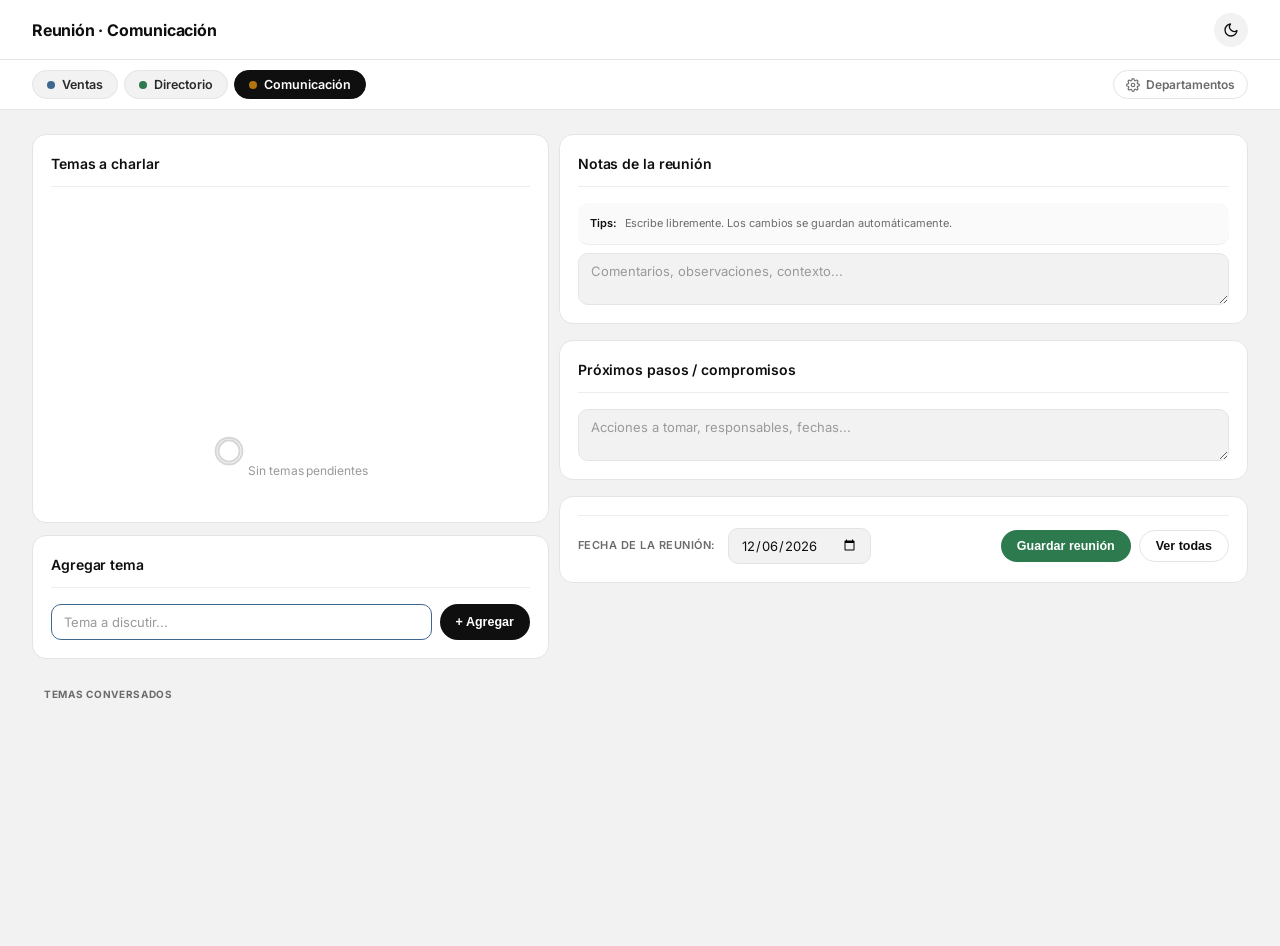
==== commit 96e38cd3: "Make 'agregar tema' input fill available width Co-Authored-By: Claude Opus 4.8 <noreply@anthropic.co" ====
--- a/index.html
+++ b/index.html
@@ -60,6 +60,9 @@
             --verde:            #2E7A4F;
             --verde-bg:         #E8F4ED;
             --verde-border:     #B8DCC4;
+            --rojo:             #B33B3A;
+            --rojo-bg:          #FDECEC;
+            --rojo-border:      #F5C9C8;
 
             /* Tipografía */
             --font: "Inter", ui-sans-serif, -apple-system, BlinkMacSystemFont,
@@ -93,6 +96,9 @@
 
             --verde:            #62B689;
             --verde-bg:         rgba(46, 122, 79, .16);
+            --rojo:             #E07D7C;
+            --rojo-bg:          rgba(179, 59, 58, .16);
+            --rojo-border:      rgba(179, 59, 58, .35);
         }
 
         /* === Reset & Base === */
@@ -357,6 +363,11 @@
             gap: 8px;
         }
 
+        .nuevo-tema-input-wrapper input {
+            flex: 1;
+            min-width: 0;
+        }
+
         input[type="text"], textarea {
             padding: 9px 12px;
             background: var(--bg);
@@ -555,6 +566,10 @@
         .modal-x { background: 0; border: 0; font-size: 22px; line-height: 1; color: var(--muted); cursor: pointer; }
         .modal-x:hover { color: var(--text); }
         .modal-body { padding: 18px 22px 22px; overflow-y: auto; }
+        .modal-actions { display: flex; justify-content: flex-end; gap: 8px; margin-top: 18px; }
+        #nombreReunionInput { width: 100%; }
+        .modal-check { display: flex; align-items: center; gap: 9px; margin-top: 14px; font-size: 12.5px; color: var(--text-2); cursor: pointer; }
+        .modal-check input { width: 16px; height: 16px; cursor: pointer; accent-color: var(--verde); flex-shrink: 0; }
 
         .deptos-lista { display: flex; flex-direction: column; gap: 8px; margin-bottom: 6px; }
         .depto-row { display: flex; align-items: center; gap: 10px; }
@@ -564,6 +579,14 @@
         .depto-row .btn-icon:hover { color: var(--rojo); background: var(--rojo-bg); }
         .dept-add-row { display: flex; gap: 8px; padding-top: 14px; margin-top: 12px; border-top: 1px solid var(--border-soft); }
         .dept-add-row input { flex: 1; }
+
+        .hist-toolbar { display: flex; align-items: center; justify-content: space-between; gap: 10px; margin-bottom: 16px; padding-bottom: 12px; border-bottom: 1px solid var(--border-soft); }
+        .hist-toolbar .sel-info { display: inline-flex; align-items: center; gap: 8px; font-size: 12.5px; color: var(--muted); cursor: pointer; }
+        .btn-danger { background: var(--rojo-bg); color: var(--rojo); border: 1px solid var(--rojo-border); border-radius: var(--pill); padding: 7px 14px; font-size: 12px; font-weight: 600; font-family: inherit; cursor: pointer; transition: all .12s; }
+        .btn-danger:hover { background: var(--rojo); color: #fff; }
+        .btn-danger[disabled] { opacity: .4; cursor: default; }
+        .btn-danger[disabled]:hover { background: var(--rojo-bg); color: var(--rojo); }
+        .hist-check { width: 16px; height: 16px; cursor: pointer; accent-color: var(--rojo); flex-shrink: 0; }
 
         .hist-grupo { margin-bottom: 18px; }
         .hist-grupo-tit { display: flex; align-items: center; gap: 8px; font-size: 11px; font-weight: 700; text-transform: uppercase; letter-spacing: .6px; color: var(--muted); margin-bottom: 8px; }
@@ -580,6 +603,12 @@
         .hist-detalle h4 { font-size: 10.5px; text-transform: uppercase; letter-spacing: .5px; color: var(--muted); margin: 10px 0 4px; }
         .hist-detalle ul { margin: 0; padding-left: 18px; color: var(--text-2); }
         .hist-detalle p { margin: 0; white-space: pre-wrap; color: var(--text-2); }
+        .hist-share { display: flex; gap: 8px; margin-top: 16px; padding-top: 12px; border-top: 1px solid var(--border-soft); flex-wrap: wrap; }
+        .btn-share { display: inline-flex; align-items: center; gap: 6px; padding: 6px 12px; border-radius: var(--pill); font-size: 11.5px; font-weight: 600; font-family: inherit; cursor: pointer; border: 1px solid var(--border); background: var(--surface); color: var(--text-2); transition: all .12s; }
+        .btn-share:hover { border-color: var(--border-strong); background: var(--surface-hover); }
+        .btn-share svg { width: 14px; height: 14px; }
+        .btn-share.wa:hover { border-color: #25D366; color: #1a8a45; }
+        .btn-share.pdf:hover { border-color: var(--accent-2); color: var(--accent); }
 
         .toast { position: fixed; bottom: 20px; right: 20px; background: var(--c-midnight); color: #fff; padding: 12px 20px; border-radius: var(--radius-sm); font-size: 13px; font-weight: 600; z-index: 1000; box-shadow: 0 12px 28px rgba(0,0,0,.18); opacity: 0; transform: translateY(16px); transition: all .2s; pointer-events: none; }
         .toast.show { opacity: 1; transform: translateY(0); }
@@ -740,6 +769,26 @@
         <div class="modal-window modal-window-lg">
             <div class="modal-header"><span>Reuniones guardadas</span><button class="modal-x" data-close>&times;</button></div>
             <div class="modal-body" id="histContenido"></div>
+        </div>
+    </div>
+
+    <!-- MODAL: Guardar reunión (nombre) -->
+    <div class="modal" id="modalGuardar">
+        <div class="modal-backdrop" data-close></div>
+        <div class="modal-window" style="width:min(94vw,440px)">
+            <div class="modal-header"><span>Guardar reunión</span><button class="modal-x" data-close>&times;</button></div>
+            <div class="modal-body">
+                <label class="fecha-label" for="nombreReunionInput" style="display:block;margin-bottom:8px">Nombre de la reunión (opcional)</label>
+                <input type="text" id="nombreReunionInput" placeholder="Ej: Reunión semanal, Cierre de mes..." />
+                <label class="modal-check" for="mantenerProximosCheck">
+                    <input type="checkbox" id="mantenerProximosCheck" />
+                    <span>Mantener los próximos pasos para la próxima reunión</span>
+                </label>
+                <div class="modal-actions">
+                    <button class="btn btn-secondary" data-close>Cancelar</button>
+                    <button class="btn btn-save" id="confirmarGuardarBtn">Guardar</button>
+                </div>
+            </div>
         </div>
     </div>
 
@@ -1255,15 +1304,38 @@
         }
 
         // === Guardar reunión (backlog inteligente) ===
-        function guardarReunion() {
+        function hayAlgoParaGuardar() {
             const d = dd();
-            const hayAlgo = d.temas.length || (d.notas || '').trim() || (d.proximos || '').trim();
-            if (!hayAlgo) { toast('No hay nada para guardar todavía', 'error'); return; }
+            return d.temas.length || (d.notas || '').trim() || (d.proximos || '').trim();
+        }
+
+        // Paso 1: pedir el nombre (opcional) en un modal
+        function pedirNombreReunion() {
+            if (!hayAlgoParaGuardar()) { toast('No hay nada para guardar todavía', 'error'); return; }
+            const input = document.getElementById('nombreReunionInput');
+            input.value = '';
+            document.getElementById('mantenerProximosCheck').checked = false;
+            abrirModal('modalGuardar');
+            setTimeout(() => input.focus(), 50);
+        }
+
+        // Paso 2: confirmar con el nombre escrito
+        function confirmarGuardarReunion() {
+            const nombre = document.getElementById('nombreReunionInput').value;
+            const mantenerProximos = document.getElementById('mantenerProximosCheck').checked;
+            document.getElementById('modalGuardar').classList.remove('open');
+            guardarReunion(nombre, mantenerProximos);
+        }
+
+        function guardarReunion(nombre, mantenerProximos) {
+            const d = dd();
+            if (!hayAlgoParaGuardar()) { toast('No hay nada para guardar todavía', 'error'); return; }
             const dep = deptoActivoObj();
             state.reuniones.unshift({
                 id: Date.now() + Math.random(),
                 deptoId: dep.id,
                 deptoNombre: dep.nombre,
+                nombre: (nombre || '').trim(),
                 fecha: d.fecha || hoy(),
                 guardadaEl: new Date().toISOString(),
                 notas: d.notas || '',
@@ -1273,7 +1345,7 @@
             // Lo conversado se archiva; lo pendiente queda para la próxima; notas se limpian
             d.temas = d.temas.filter(t => !t.conversado);
             d.notas = '';
-            d.proximos = '';
+            if (!mantenerProximos) d.proximos = '';
             d.fecha = hoy();
             guardarDatos();
             sincronizarCampos();
@@ -1301,7 +1373,12 @@
             const grupos = {};
             state.reuniones.forEach(r => { (grupos[r.deptoId] = grupos[r.deptoId] || []).push(r); });
 
-            let html = '';
+            // Barra de selección
+            let html = `<div class="hist-toolbar">
+                <label class="sel-info"><input type="checkbox" class="hist-check" id="histSelAll"> Seleccionar todas (${state.reuniones.length})</label>
+                <button class="btn-danger" id="histDelSel" disabled>Eliminar seleccionadas</button>
+            </div>`;
+
             const renderGrupo = (nombre, color, rs) => {
                 html += `<div class="hist-grupo"><div class="hist-grupo-tit"><span class="dept-dot" style="background:${color || 'var(--muted)'}"></span>${escapeHtml(nombre)}<span class="hist-count">${rs.length}</span></div>`;
                 rs.forEach(r => {
@@ -1309,15 +1386,29 @@
                     const pend = (r.temas || []).filter(t => !t.conversado);
                     html += `<div class="hist-item" data-id="${r.id}">
                         <div class="hist-item-head">
-                            <span class="hist-fecha">${formatFecha(r.fecha)}</span>
-                            <span class="hist-when">guardada ${formatFecha(r.guardadaEl)}</span>
-                            <button class="hist-del" data-del="${r.id}" title="Eliminar reunión">&times;</button>
+                            <input type="checkbox" class="hist-check" data-sel="${r.id}" title="Seleccionar">
+                            <span class="hist-fecha">${r.nombre ? escapeHtml(r.nombre) : formatFecha(r.fecha)}</span>
+                            <span class="hist-when">${r.nombre ? formatFecha(r.fecha) + ' · ' : ''}guardada ${formatFecha(r.guardadaEl)}</span>
                         </div>
                         <div class="hist-detalle">
                             ${tratados.length ? `<h4>Temas tratados</h4><ul>${tratados.map(t => '<li>' + escapeHtml(t.texto) + '</li>').join('')}</ul>` : ''}
                             ${pend.length ? `<h4>Quedaron pendientes</h4><ul>${pend.map(t => '<li>' + escapeHtml(t.texto) + '</li>').join('')}</ul>` : ''}
                             <h4>Notas</h4><p>${r.notas ? escapeHtml(r.notas) : '—'}</p>
                             <h4>Próximos pasos</h4><p>${r.proximos ? escapeHtml(r.proximos) : '—'}</p>
+                            <div class="hist-share">
+                                <button class="btn-share wa" data-share="wa" data-id="${r.id}">
+                                    <svg viewBox="0 0 24 24" fill="currentColor"><path d="M.057 24l1.687-6.163a11.867 11.867 0 0 1-1.587-5.946C.16 5.335 5.495 0 12.05 0a11.817 11.817 0 0 1 8.413 3.488 11.824 11.824 0 0 1 3.48 8.414c-.003 6.557-5.338 11.892-11.893 11.892a11.9 11.9 0 0 1-5.688-1.448L.057 24zm6.597-3.807c1.676.995 3.276 1.591 5.392 1.592 5.448 0 9.886-4.434 9.889-9.885.002-5.462-4.415-9.89-9.881-9.892-5.452 0-9.887 4.434-9.889 9.884a9.86 9.86 0 0 0 1.51 5.26l-.999 3.648 3.978-1.717z"/></svg>
+                                    WhatsApp
+                                </button>
+                                <button class="btn-share mail" data-share="mail" data-id="${r.id}">
+                                    <svg viewBox="0 0 24 24" fill="none" stroke="currentColor" stroke-width="2" stroke-linecap="round" stroke-linejoin="round"><rect x="2" y="4" width="20" height="16" rx="2"></rect><path d="m22 7-10 5L2 7"></path></svg>
+                                    Email
+                                </button>
+                                <button class="btn-share pdf" data-share="pdf" data-id="${r.id}">
+                                    <svg viewBox="0 0 24 24" fill="none" stroke="currentColor" stroke-width="2" stroke-linecap="round" stroke-linejoin="round"><path d="M21 15v4a2 2 0 0 1-2 2H5a2 2 0 0 1-2-2v-4"></path><path d="M7 10l5 5 5-5"></path><path d="M12 15V3"></path></svg>
+                                    Descargar PDF
+                                </button>
+                            </div>
                         </div>
                     </div>`;
                 });
@@ -1332,20 +1423,109 @@
 
             cont.innerHTML = html;
 
+            const checks = () => [...cont.querySelectorAll('input[data-sel]')];
+            const btnDel = document.getElementById('histDelSel');
+            const selAll = document.getElementById('histSelAll');
+
+            function actualizarBarra() {
+                const sel = checks().filter(c => c.checked);
+                btnDel.disabled = sel.length === 0;
+                btnDel.textContent = sel.length ? `Eliminar seleccionadas (${sel.length})` : 'Eliminar seleccionadas';
+                selAll.checked = sel.length > 0 && sel.length === checks().length;
+            }
+
+            // Expandir detalle al clickear la fila (salvo el checkbox)
             cont.querySelectorAll('.hist-item-head').forEach(h => {
                 h.addEventListener('click', (e) => {
-                    if (e.target.closest('[data-del]')) return;
+                    if (e.target.closest('input[data-sel]')) return;
                     h.parentNode.classList.toggle('open');
                 });
             });
-            cont.querySelectorAll('[data-del]').forEach(b => {
-                b.addEventListener('click', () => {
-                    const id = b.getAttribute('data-del');
-                    state.reuniones = state.reuniones.filter(r => String(r.id) !== String(id));
-                    guardarDatos();
-                    renderHistorial();
+            checks().forEach(c => {
+                c.addEventListener('click', (e) => e.stopPropagation());
+                c.addEventListener('change', actualizarBarra);
+            });
+            selAll.addEventListener('change', () => { checks().forEach(c => c.checked = selAll.checked); actualizarBarra(); });
+
+            btnDel.addEventListener('click', () => {
+                const ids = new Set(checks().filter(c => c.checked).map(c => c.getAttribute('data-sel')));
+                if (!ids.size) return;
+                if (!confirm(`¿Eliminar ${ids.size} reunión(es) seleccionada(s)? No se puede deshacer.`)) return;
+                state.reuniones = state.reuniones.filter(r => !ids.has(String(r.id)));
+                guardarDatos();
+                renderHistorial();
+                toast('Reuniones eliminadas', 'success');
+            });
+
+            // Compartir cada reunión
+            cont.querySelectorAll('[data-share]').forEach(b => {
+                b.addEventListener('click', (e) => {
+                    e.stopPropagation();
+                    const r = state.reuniones.find(x => String(x.id) === b.getAttribute('data-id'));
+                    if (!r) return;
+                    const accion = b.getAttribute('data-share');
+                    if (accion === 'wa') compartirWhatsApp(r);
+                    else if (accion === 'mail') compartirEmail(r);
+                    else if (accion === 'pdf') descargarPDFReunion(r);
                 });
             });
+        }
+
+        // === Compartir / exportar reuniones ===
+        function tituloReunion(r) {
+            return (r.nombre || ('Reunión ' + formatFecha(r.fecha))) + ' — ' + r.deptoNombre;
+        }
+
+        function textoReunion(r) {
+            const L = [];
+            L.push('*' + (r.nombre || ('Reunión ' + formatFecha(r.fecha))) + '* — ' + r.deptoNombre);
+            L.push('Fecha: ' + formatFecha(r.fecha));
+            const tratados = (r.temas || []).filter(t => t.conversado);
+            const pend = (r.temas || []).filter(t => !t.conversado);
+            if (tratados.length) { L.push('', '*Temas tratados:*'); tratados.forEach(t => L.push('• ' + t.texto)); }
+            if (pend.length) { L.push('', '*Quedaron pendientes:*'); pend.forEach(t => L.push('• ' + t.texto)); }
+            if ((r.notas || '').trim()) { L.push('', '*Notas:*', r.notas.trim()); }
+            if ((r.proximos || '').trim()) { L.push('', '*Próximos pasos:*', r.proximos.trim()); }
+            return L.join('\n');
+        }
+
+        function compartirWhatsApp(r) {
+            window.open('https://wa.me/?text=' + encodeURIComponent(textoReunion(r)), '_blank');
+        }
+
+        function compartirEmail(r) {
+            window.location.href = 'mailto:?subject=' + encodeURIComponent(tituloReunion(r)) + '&body=' + encodeURIComponent(textoReunion(r));
+        }
+
+        function descargarPDFReunion(r) {
+            const esc = s => (s || '').replace(/&/g, '&amp;').replace(/</g, '&lt;').replace(/>/g, '&gt;');
+            const nl2 = s => esc(s).replace(/\n/g, '<br>');
+            const lista = arr => arr.length ? '<ul>' + arr.map(t => '<li>' + esc(t.texto) + '</li>').join('') + '</ul>' : '<p class="muted">—</p>';
+            const tratados = (r.temas || []).filter(t => t.conversado);
+            const pend = (r.temas || []).filter(t => !t.conversado);
+            const titulo = r.nombre || ('Reunión ' + formatFecha(r.fecha));
+            const win = window.open('', '_blank');
+            if (!win) { toast('Permití las ventanas emergentes para descargar el PDF', 'error'); return; }
+            win.document.write(`<!doctype html><html lang="es"><head><meta charset="utf-8"><title>${esc(titulo)}</title>
+                <style>
+                    body{font-family:-apple-system,"Segoe UI",Roboto,Arial,sans-serif;color:#111;max-width:720px;margin:32px auto;padding:0 24px;line-height:1.55}
+                    h1{font-size:20px;margin:0 0 4px}
+                    .meta{color:#666;font-size:13px;margin-bottom:22px}
+                    h2{font-size:12px;text-transform:uppercase;letter-spacing:.6px;color:#666;border-bottom:1px solid #ddd;padding-bottom:5px;margin:22px 0 8px}
+                    ul{margin:0;padding-left:20px} li{margin:3px 0}
+                    p{margin:0;white-space:pre-wrap} .muted{color:#999}
+                    @media print{body{margin:0}}
+                </style></head><body>
+                <h1>${esc(titulo)}</h1>
+                <div class="meta">${esc(r.deptoNombre)} &middot; ${formatFecha(r.fecha)}</div>
+                ${tratados.length ? `<h2>Temas tratados</h2>${lista(tratados)}` : ''}
+                ${pend.length ? `<h2>Quedaron pendientes</h2>${lista(pend)}` : ''}
+                <h2>Notas</h2>${r.notas ? `<p>${nl2(r.notas)}</p>` : '<p class="muted">—</p>'}
+                <h2>Próximos pasos</h2>${r.proximos ? `<p>${nl2(r.proximos)}</p>` : '<p class="muted">—</p>'}
+                </body></html>`);
+            win.document.close();
+            win.focus();
+            setTimeout(() => win.print(), 300);
         }
 
         // === Modales y toast ===
@@ -1373,7 +1553,9 @@
         document.getElementById('agregarDeptoBtn').addEventListener('click', agregarDepto);
         document.getElementById('nuevoDeptoInput').addEventListener('keypress', (e) => { if (e.key === 'Enter') agregarDepto(); });
         document.getElementById('verTodasBtn').addEventListener('click', () => { renderHistorial(); abrirModal('modalHistorial'); });
-        document.getElementById('guardarReunionBtn').addEventListener('click', guardarReunion);
+        document.getElementById('guardarReunionBtn').addEventListener('click', pedirNombreReunion);
+        document.getElementById('confirmarGuardarBtn').addEventListener('click', confirmarGuardarReunion);
+        document.getElementById('nombreReunionInput').addEventListener('keypress', (e) => { if (e.key === 'Enter') confirmarGuardarReunion(); });
         document.querySelectorAll('[data-close]').forEach(el => el.addEventListener('click', () => el.closest('.modal').classList.remove('open')));
         document.addEventListener('keydown', (e) => { if (e.key === 'Escape') document.querySelectorAll('.modal.open').forEach(m => m.classList.remove('open')); });
 
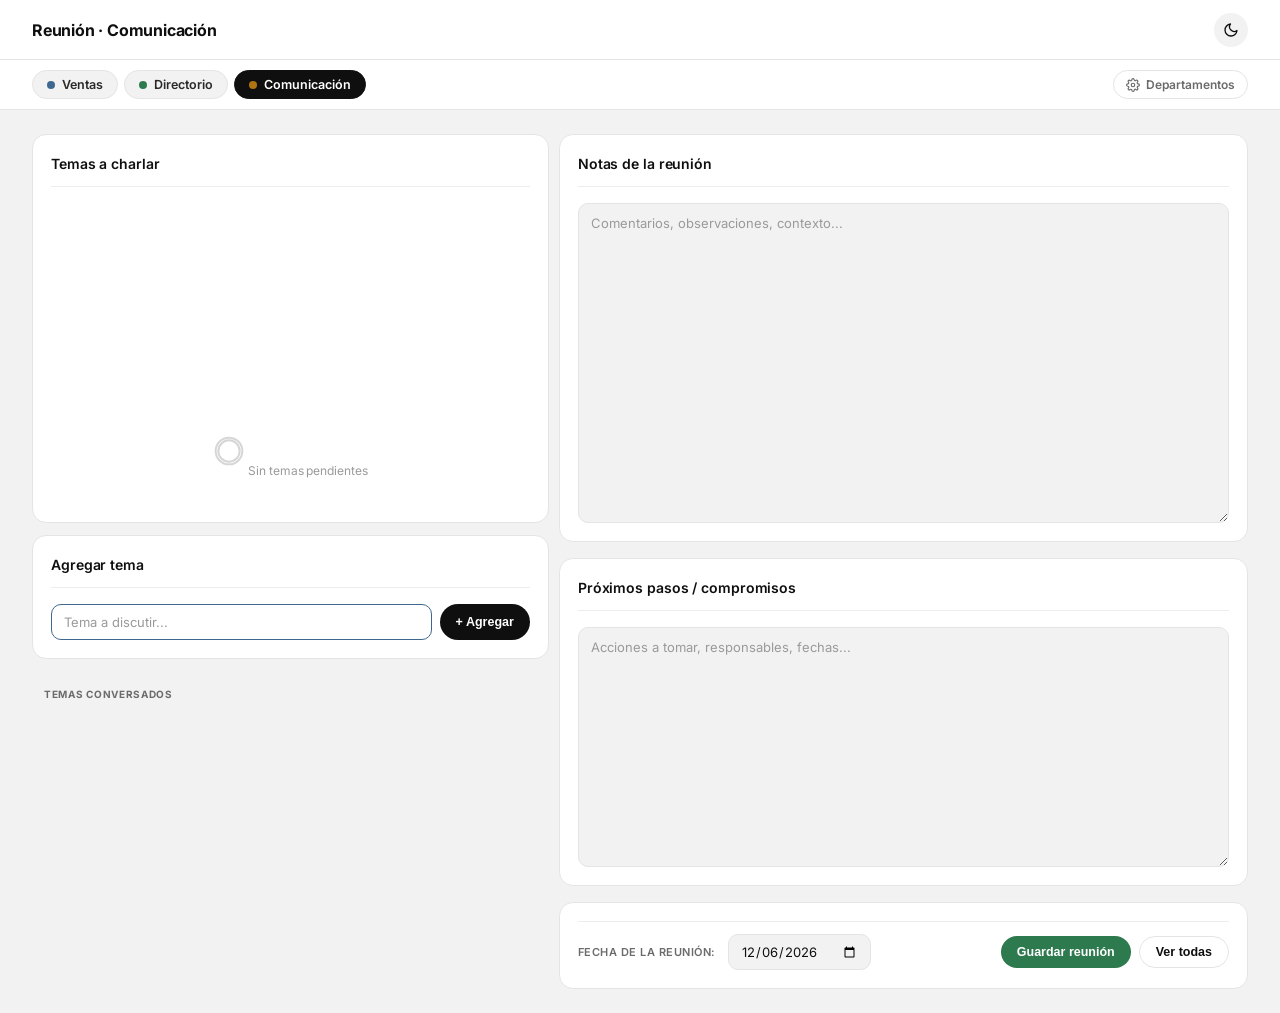
==== commit 047f2060: "Bigger Notas/Proximos textareas, remove Tips banner Co-Authored-By: Claude Opus 4.8 <noreply@anthrop" ====
--- a/index.html
+++ b/index.html
@@ -382,6 +382,14 @@
         input[type="text"]::placeholder, textarea::placeholder {
             color: var(--muted-2);
         }
+
+        #notasTextarea, #proximosTextarea {
+            width: 100%;
+            resize: vertical;
+            line-height: 1.55;
+        }
+        #notasTextarea { min-height: 320px; }
+        #proximosTextarea { min-height: 240px; }
 
         input[type="text"]:focus, textarea:focus {
             outline: none;
@@ -717,9 +725,6 @@
                             <span class="card-title">Notas de la reunión</span>
                         </div>
                         <div class="card-body">
-                            <div class="editor-toolbar">
-                                <strong>Tips:</strong> Escribe libremente. Los cambios se guardan automáticamente.
-                            </div>
                             <textarea id="notasTextarea" placeholder="Comentarios, observaciones, contexto..."></textarea>
                         </div>
                     </div>
